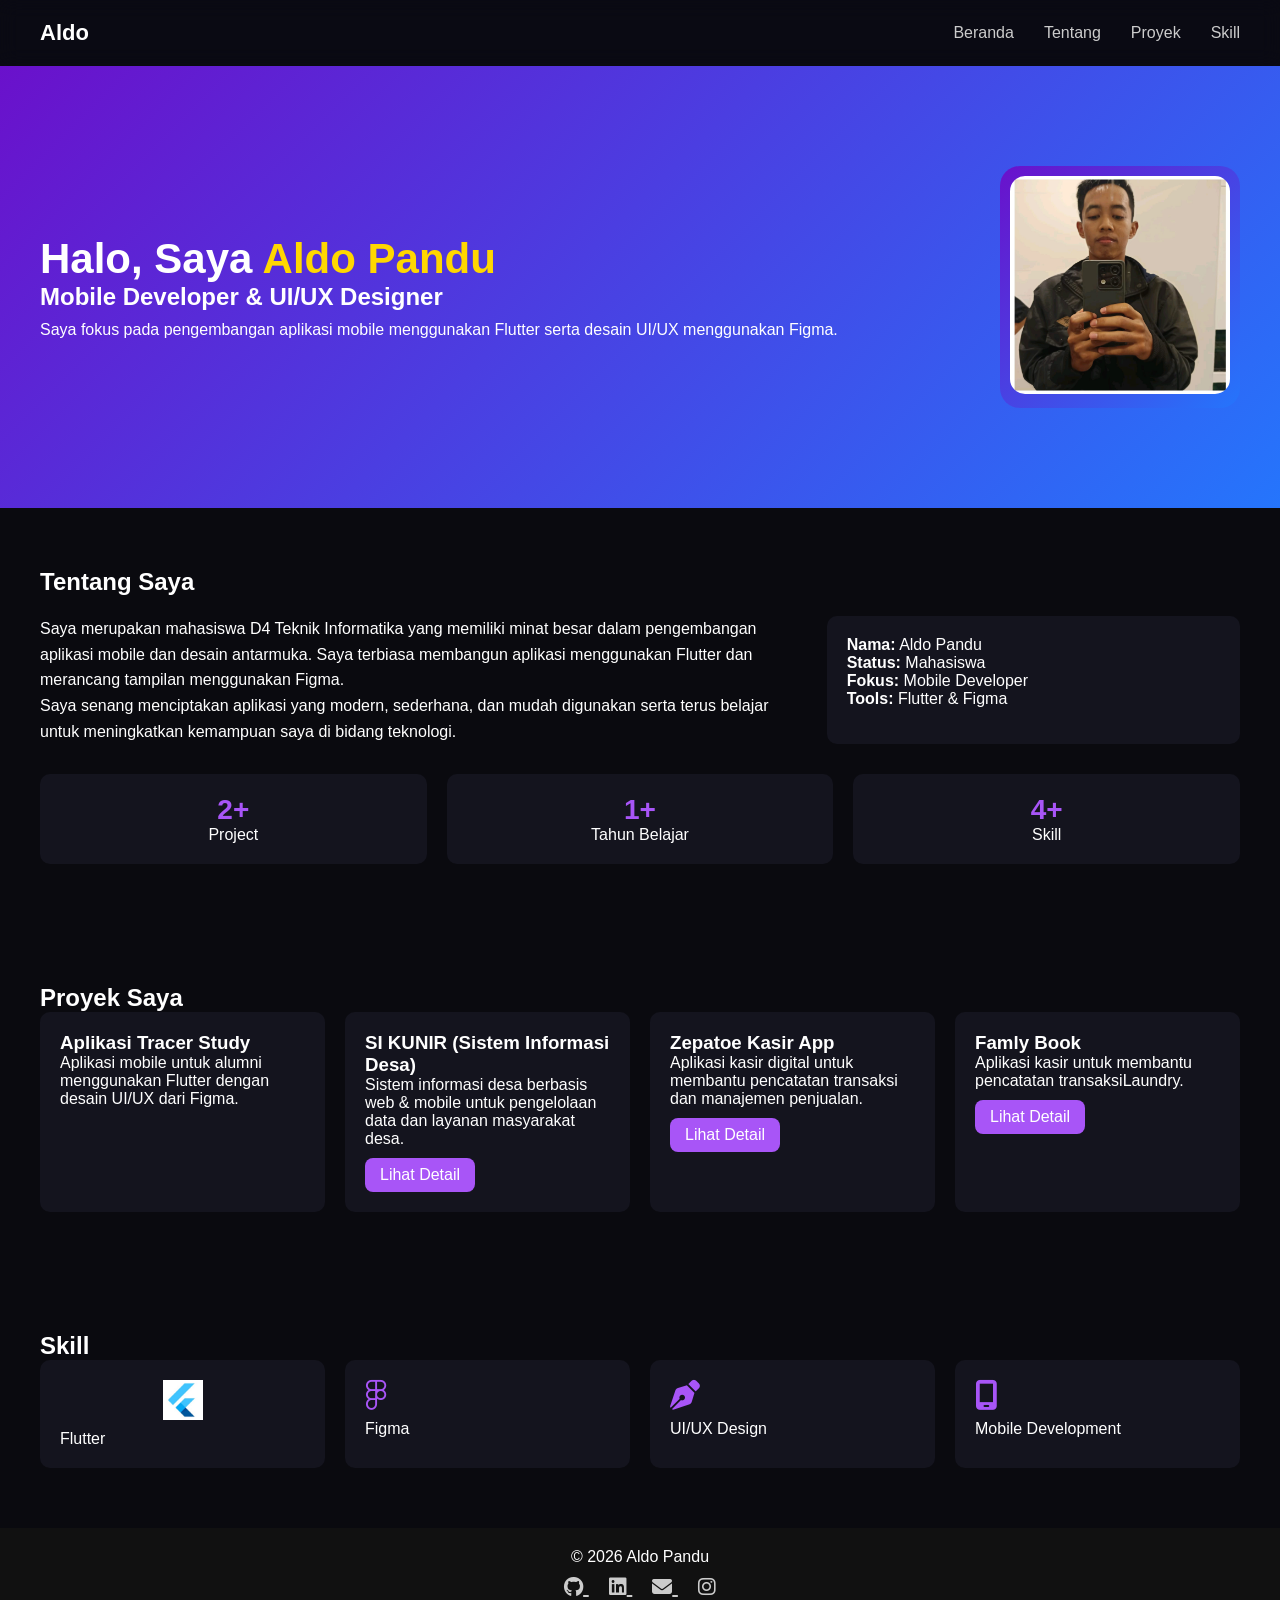
==== index.html @ 297c79bf "upload portofolio awal" ====
<!DOCTYPE html>
<html lang="id">
<head>
  <meta charset="UTF-8">
  <title>Aldo Pandu | Portfolio</title>
  <meta name="viewport" content="width=device-width, initial-scale=1.0">

  <!-- CSS -->
  <link rel="stylesheet" href="style.css">

  <!-- ICON -->
  <link rel="stylesheet" href="https://cdnjs.cloudflare.com/ajax/libs/font-awesome/6.5.0/css/all.min.css">
</head>
<body>

<!-- NAVBAR -->
<nav class="navbar">
  <div class="logo">Aldo</div>

  <ul class="nav-links">
    <li><a href="#home">Beranda</a></li>
    <li><a href="#about">Tentang</a></li>
    <li><a href="#projects">Proyek</a></li>
    <li><a href="#skills">Skill</a></li>
  </ul>
</nav>

<!-- HERO -->
<section id="home" class="hero">
  <div class="hero-container">

    <!-- KIRI -->
    <div class="hero-text">
      <h1>Halo, Saya <span>Aldo Pandu</span></h1>
      <h2>Mobile Developer & UI/UX Designer</h2>
      <p>
        Saya fokus pada pengembangan aplikasi mobile menggunakan Flutter
        serta desain UI/UX menggunakan Figma.
      </p>
    </div>

    <!-- KANAN -->
    <div class="hero-box">
      <img src="img/profile.jpeg" alt="Aldo">
    </div>

  </div>
</section>

<!-- //tentang saya -->

<section id="about">
  <h2>Tentang Saya</h2>

  <div class="about-container">

    <!-- KIRI -->
    <div class="about-text">
      <p>
        Saya merupakan mahasiswa D4 Teknik Informatika yang memiliki minat besar dalam pengembangan aplikasi mobile dan desain antarmuka.
        Saya terbiasa membangun aplikasi menggunakan Flutter dan merancang tampilan menggunakan Figma.
      </p>

      <p>
        Saya senang menciptakan aplikasi yang modern, sederhana, dan mudah digunakan serta terus belajar untuk meningkatkan kemampuan saya di bidang teknologi.
      </p>
    </div>

    <!-- KANAN -->
    <div class="about-info">
      <p><strong>Nama:</strong> Aldo Pandu</p>
      <p><strong>Status:</strong> Mahasiswa</p>
      <p><strong>Fokus:</strong> Mobile Developer</p>
      <p><strong>Tools:</strong> Flutter & Figma</p>
    </div>

  </div>

  <!-- STATS -->
  <div class="about-stats">
    <div class="stat-box">
      <h3>2+</h3>
      <p>Project</p>
    </div>

    <div class="stat-box">
      <h3>1+</h3>
      <p>Tahun Belajar</p>
    </div>

    <div class="stat-box">
      <h3>4+</h3>
      <p>Skill</p>
    </div>
  </div>

</section>

<!-- PROJECT -->
<section id="projects">
  <h2>Proyek Saya</h2>

  <div class="grid">

  <!-- PROJECT 1 -->
  <div class="card">
    <h3>Aplikasi Tracer Study</h3>
    <p>
      Aplikasi mobile untuk alumni menggunakan Flutter dengan desain UI/UX dari Figma.
    </p>
  </div>

  <!-- PROJECT 2 -->
  <div class="card">
    <h3>SI KUNIR (Sistem Informasi Desa)</h3>
    <p>
      Sistem informasi desa berbasis web & mobile untuk pengelolaan data dan layanan masyarakat desa.
    </p>
    <a href="https://pameran-jti.polije.ac.id/product/425/si-kunir-sistem-informasi-desa-kuncir" target="_blank" class="btn">Lihat Detail</a>
  </div>

  <!-- PROJECT 3 -->
  <div class="card">
    <h3>Zepatoe Kasir App</h3>
    <p>
      Aplikasi kasir digital untuk membantu pencatatan transaksi dan manajemen penjualan.
    </p>
    <a href="https://pameran-jti.polije.ac.id/product/235/aplikasi-kasir-zepatoe" target="_blank" class="btn">Lihat Detail</a>
  </div>

  <!-- PROJECT 4 -->
  <div class="card">
    <h3>Famly Book</h3>
    <p>
      Aplikasi kasir untuk membantu pencatatan transaksiLaundry.
    </p>
    <a href="https://pameran-jti.polije.ac.id/x23241_ng/product/131/famly-book" target="_blank" class="btn">Lihat Detail</a>
  </div>

</div>

</section>

<!-- SKILLS -->
<section id="skills">
  <h2>Skill</h2>

  <div class="grid">

    <div class="card">
      <img src="img/logo_flutter.jpeg" class="skill-icon">
      <p>Flutter</p>
    </div>

    <div class="card">
      <i class="fa-brands fa-figma"></i>
      <p>Figma</p>
    </div>

    <div class="card">
      <i class="fa-solid fa-pen-nib"></i>
      <p>UI/UX Design</p>
    </div>

    <div class="card">
      <i class="fa-solid fa-mobile-screen"></i>
      <p>Mobile Development</p>
    </div>

  </div>

</section>

<footer>
  <p>© 2026 Aldo Pandu</p>

  <div class="social-icons">
    <a href="https://github.com/aldo27-bot" target="_blank">
      <i class="fa-brands fa-github"></i>
    </a>

    <a href="https://linkedin.com/in/usernamekamu" target="_blank">
      <i class="fa-brands fa-linkedin"></i>
    </a>

    <a href="mailto:aldopanduws@gmail.com">
      <i class="fa-solid fa-envelope"></i>
    </a>

    <a href="https://instagram.com/aldo.pnd" target="_blank">
      <i class="fa-brands fa-instagram"></i>
    </a>
  </div>
</footer>

<script src="script.js"></script>
</body>
</html>
---- style.css ----
* {
  margin: 0;
  padding: 0;
  box-sizing: border-box;
}

body {
  font-family: Arial;
  background: #0a0a0f;
  color: white;
}

/* NAVBAR */
.navbar {
  display: flex;
  justify-content: space-between;
  align-items: center;
  padding: 20px 40px;
  background: rgba(10,10,20,0.8);
  backdrop-filter: blur(10px);
  position: sticky;
  top: 0;
  z-index: 1000;
}

/* LOGO */
.logo {
  font-size: 22px;
  font-weight: bold;
  color: white;
}

/* MENU */
.nav-links {
  display: flex;
  gap: 30px;
  list-style: none;
}

/* LINK */
.nav-links a {
  text-decoration: none;
  color: #ccc;
  font-size: 16px;
  position: relative;
  transition: 0.3s;
}

/* HOVER EFFECT */
.nav-links a:hover {
  color: white;
}

/* UNDERLINE ANIMATION */
.nav-links a::after {
  content: "";
  position: absolute;
  width: 0%;
  height: 2px;
  background: #a855f7;
  left: 0;
  bottom: -5px;
  transition: 0.3s;
}

.nav-links a:hover::after {
  width: 100%;
}

/* HERO */
.hero {
  padding: 100px 40px;
  background: linear-gradient(135deg, #6a11cb, #2575fc);
}

.hero-container {
  display: flex;
  align-items: center;
  justify-content: space-between;
}

/* TEXT */
.hero-text h1 {
  font-size: 42px;
}

.hero-text span {
  color: #ffd700;
}

.hero-text p {
  margin-top: 10px;
}

/* FOTO BOX */
.hero-box {
  background: linear-gradient(135deg, #6a11cb, #2575fc);
  padding: 10px;
  border-radius: 20px;
}

.hero-box img {
  width: 220px;
  border-radius: 15px;
}

/* SECTION */
section {
  padding: 60px 40px;
}

.box {
  background: #14141e;
  padding: 20px;
  border-radius: 10px;
}

/* GRID */
.grid {
  display: grid;
  grid-template-columns: repeat(auto-fit, minmax(220px, 1fr));
  gap: 20px;
}

/* CARD */
.card {
  background: #14141e;
  padding: 20px;
  border-radius: 10px;
  transition: 0.3s;
}

.card:hover {
  transform: translateY(-5px);
}

/* ICON */
.card i {
  font-size: 30px;
  color: #a855f7;
  margin-bottom: 10px;
}

/* FOOTER */
footer {
  text-align: center;
  padding: 20px;
}

/* RESPONSIVE */
@media (max-width: 768px) {
  .hero-container {
    flex-direction: column;
    text-align: center;
  }

  .hero-box img {
    width: 180px;
  }
}

/* LOGO */
.logo {
  font-size: 22px;
  font-weight: bold;
  color: white;
}

.skill-icon {
  width: 40px;
  height: 40px;
  margin-bottom: 10px;
  display: block;
  margin-left: auto;
  margin-right: auto;
}

.card:hover .skill-icon {
  transform: scale(1.1);
  transition: 0.3s;
}

/* ABOUT */
.about-container {
  display: flex;
  gap: 40px;
  margin-top: 20px;
}

.about-text {
  flex: 2;
  line-height: 1.6;
}

.about-info {
  flex: 1;
  background: #14141e;
  padding: 20px;
  border-radius: 10px;
}

/* STATS */
.about-stats {
  display: flex;
  gap: 20px;
  margin-top: 30px;
}

.stat-box {
  flex: 1;
  background: #14141e;
  padding: 20px;
  text-align: center;
  border-radius: 10px;
}

.stat-box h3 {
  color: #a855f7;
  font-size: 28px;
}

/* RESPONSIVE */
@media (max-width: 768px) {
  .about-container {
    flex-direction: column;
  }

  .about-stats {
    flex-direction: column;
  }
}

.btn {
  display: inline-block;
  margin-top: 10px;
  padding: 8px 15px;
  background: #a855f7;
  color: white;
  text-decoration: none;
  border-radius: 8px;
  transition: 0.3s;
}

.btn:hover {
  background: #9333ea;
}

footer {
  text-align: center;
  padding: 20px;
  background: #111;
}

/* ICON SOSIAL */
.social-icons {
  margin-top: 10px;
}

.social-icons a {
  margin: 0 10px;
  color: #ccc;
  font-size: 20px;
  transition: 0.3s;
}

.social-icons a:hover {
  color: #a855f7;
  transform: scale(1.2);
}
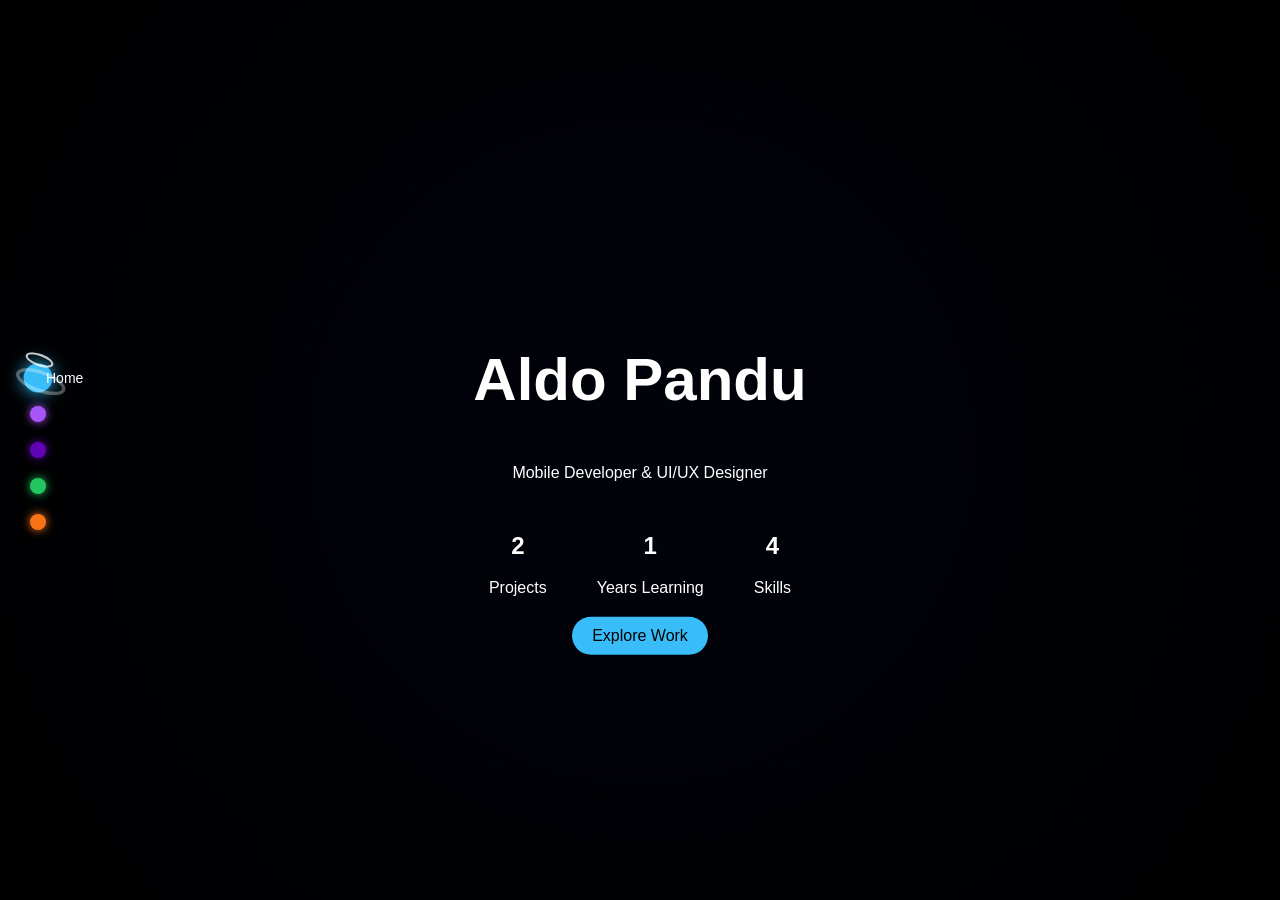
==== commit 9e597b62: "fix path asset ke root" ====
--- a/index.html
+++ b/index.html
@@ -2,197 +2,59 @@
 <html lang="id">
 <head>
   <meta charset="UTF-8">
-  <title>Aldo Pandu | Portfolio</title>
-  <meta name="viewport" content="width=device-width, initial-scale=1.0">
+  <title>Aldo Pandu</title>
 
   <!-- CSS -->
-  <link rel="stylesheet" href="style.css">
+  <link rel="stylesheet" href="/css/style.css">
+  <link rel="stylesheet" href="/css/index.css">
+</head>
 
-  <!-- ICON -->
-  <link rel="stylesheet" href="https://cdnjs.cloudflare.com/ajax/libs/font-awesome/6.5.0/css/all.min.css">
-</head>
 <body>
 
-<!-- NAVBAR -->
-<nav class="navbar">
-  <div class="logo">Aldo</div>
-
-  <ul class="nav-links">
-    <li><a href="#home">Beranda</a></li>
-    <li><a href="#about">Tentang</a></li>
-    <li><a href="#projects">Proyek</a></li>
-    <li><a href="#skills">Skill</a></li>
-  </ul>
-</nav>
+<!-- NAVBAR (DARI COMPONENT) -->
+<div id="navbar"></div>
 
 <!-- HERO -->
-<section id="home" class="hero">
-  <div class="hero-container">
+<section class="hero">
 
-    <!-- KIRI -->
-    <div class="hero-text">
-      <h1>Halo, Saya <span>Aldo Pandu</span></h1>
-      <h2>Mobile Developer & UI/UX Designer</h2>
-      <p>
-        Saya fokus pada pengembangan aplikasi mobile menggunakan Flutter
-        serta desain UI/UX menggunakan Figma.
-      </p>
-    </div>
+  <!-- VIDEO BACKGROUND -->
+  <video autoplay muted loop class="bg-video">
+    <source src="/video/earth.mp4" type="video/mp4">
+  </video>
 
-    <!-- KANAN -->
-    <div class="hero-box">
-      <img src="img/profile.jpeg" alt="Aldo">
-    </div>
+  <!-- OVERLAY -->
+  <div class="overlay"></div>
 
-  </div>
-</section>
+  <!-- CONTENT -->
+  <div class="hero-content">
+    <h1>Aldo Pandu</h1>
+    <p>Mobile Developer & UI/UX Designer</p>
 
-<!-- //tentang saya -->
-
-<section id="about">
-  <h2>Tentang Saya</h2>
-
-  <div class="about-container">
-
-    <!-- KIRI -->
-    <div class="about-text">
-      <p>
-        Saya merupakan mahasiswa D4 Teknik Informatika yang memiliki minat besar dalam pengembangan aplikasi mobile dan desain antarmuka.
-        Saya terbiasa membangun aplikasi menggunakan Flutter dan merancang tampilan menggunakan Figma.
-      </p>
-
-      <p>
-        Saya senang menciptakan aplikasi yang modern, sederhana, dan mudah digunakan serta terus belajar untuk meningkatkan kemampuan saya di bidang teknologi.
-      </p>
-    </div>
-
-    <!-- KANAN -->
-    <div class="about-info">
-      <p><strong>Nama:</strong> Aldo Pandu</p>
-      <p><strong>Status:</strong> Mahasiswa</p>
-      <p><strong>Fokus:</strong> Mobile Developer</p>
-      <p><strong>Tools:</strong> Flutter & Figma</p>
-    </div>
-
+    <div class="stats">
+  <div>
+    <h2 class="count" data-target="2">0</h2>
+    <span>Projects</span>
   </div>
 
-  <!-- STATS -->
-  <div class="about-stats">
-    <div class="stat-box">
-      <h3>2+</h3>
-      <p>Project</p>
-    </div>
+  <div>
+    <h2 class="count" data-target="1">0</h2>
+    <span>Years Learning</span>
+  </div>
 
-    <div class="stat-box">
-      <h3>1+</h3>
-      <p>Tahun Belajar</p>
-    </div>
+  <div>
+    <h2 class="count" data-target="4">0</h2>
+    <span>Skills</span>
+  </div>
 
-    <div class="stat-box">
-      <h3>4+</h3>
-      <p>Skill</p>
-    </div>
+</div>
+
+    <a href="/html/project.html" class="btn">Explore Work</a>
   </div>
 
 </section>
 
-<!-- PROJECT -->
-<section id="projects">
-  <h2>Proyek Saya</h2>
+<!-- JS INCLUDE NAVBAR -->
+<script src="/js/include.js"></script>
 
-  <div class="grid">
-
-  <!-- PROJECT 1 -->
-  <div class="card">
-    <h3>Aplikasi Tracer Study</h3>
-    <p>
-      Aplikasi mobile untuk alumni menggunakan Flutter dengan desain UI/UX dari Figma.
-    </p>
-  </div>
-
-  <!-- PROJECT 2 -->
-  <div class="card">
-    <h3>SI KUNIR (Sistem Informasi Desa)</h3>
-    <p>
-      Sistem informasi desa berbasis web & mobile untuk pengelolaan data dan layanan masyarakat desa.
-    </p>
-    <a href="https://pameran-jti.polije.ac.id/product/425/si-kunir-sistem-informasi-desa-kuncir" target="_blank" class="btn">Lihat Detail</a>
-  </div>
-
-  <!-- PROJECT 3 -->
-  <div class="card">
-    <h3>Zepatoe Kasir App</h3>
-    <p>
-      Aplikasi kasir digital untuk membantu pencatatan transaksi dan manajemen penjualan.
-    </p>
-    <a href="https://pameran-jti.polije.ac.id/product/235/aplikasi-kasir-zepatoe" target="_blank" class="btn">Lihat Detail</a>
-  </div>
-
-  <!-- PROJECT 4 -->
-  <div class="card">
-    <h3>Famly Book</h3>
-    <p>
-      Aplikasi kasir untuk membantu pencatatan transaksiLaundry.
-    </p>
-    <a href="https://pameran-jti.polije.ac.id/x23241_ng/product/131/famly-book" target="_blank" class="btn">Lihat Detail</a>
-  </div>
-
-</div>
-
-</section>
-
-<!-- SKILLS -->
-<section id="skills">
-  <h2>Skill</h2>
-
-  <div class="grid">
-
-    <div class="card">
-      <img src="img/logo_flutter.jpeg" class="skill-icon">
-      <p>Flutter</p>
-    </div>
-
-    <div class="card">
-      <i class="fa-brands fa-figma"></i>
-      <p>Figma</p>
-    </div>
-
-    <div class="card">
-      <i class="fa-solid fa-pen-nib"></i>
-      <p>UI/UX Design</p>
-    </div>
-
-    <div class="card">
-      <i class="fa-solid fa-mobile-screen"></i>
-      <p>Mobile Development</p>
-    </div>
-
-  </div>
-
-</section>
-
-<footer>
-  <p>© 2026 Aldo Pandu</p>
-
-  <div class="social-icons">
-    <a href="https://github.com/aldo27-bot" target="_blank">
-      <i class="fa-brands fa-github"></i>
-    </a>
-
-    <a href="https://linkedin.com/in/usernamekamu" target="_blank">
-      <i class="fa-brands fa-linkedin"></i>
-    </a>
-
-    <a href="mailto:aldopanduws@gmail.com">
-      <i class="fa-solid fa-envelope"></i>
-    </a>
-
-    <a href="https://instagram.com/aldo.pnd" target="_blank">
-      <i class="fa-brands fa-instagram"></i>
-    </a>
-  </div>
-</footer>
-
-<script src="script.js"></script>
 </body>
 </html>
--- a/css/style.css
+++ b/css/style.css
@@ -0,0 +1,145 @@
+/* RESET */
+body {
+  margin: 0;
+  padding: 0;
+  background: #020617;
+  color: white;
+  font-family: Arial, sans-serif;
+  overflow-x: hidden;
+  transition: opacity 0.4s ease;
+}
+
+body.fade-out {
+  opacity: 0;
+}
+
+/* BUTTON */
+.btn {
+  display: inline-block;
+  margin-top: 20px;
+  padding: 10px 20px;
+  background: #38bdf8;
+  color: black;
+  border-radius: 20px;
+  text-decoration: none;
+}
+
+/* GRID GLOBAL */
+.grid {
+  display: grid;
+  gap: 25px;
+}
+
+/* CARD GLOBAL */
+.card {
+  background: rgba(255,255,255,0.05);
+  padding: 20px;
+  border-radius: 15px;
+  transition: 0.3s;
+}
+
+.card:hover {
+  transform: translateY(-8px);
+}
+
+/* TEXT FIX (PENTING BANGET) */
+h1, h2, h3, p {
+  color: white;
+}
+
+/* ========================= */
+/* 🌌 SIDE NAV PLANET STYLE */
+/* ========================= */
+
+.side-nav {
+  position: fixed;
+  left: 30px;
+  top: 50%;
+  transform: translateY(-50%);
+  z-index: 999;
+}
+
+/* ITEM */
+.nav-item {
+  display: flex;
+  align-items: center;
+  margin: 20px 0;
+  text-decoration: none;
+}
+
+/* PLANET */
+.planet {
+  width: 16px;
+  height: 16px;
+  border-radius: 50%;
+  margin-right: 10px;
+  transition: 0.3s;
+}
+
+/* WARNA PLANET */
+.planet-home {
+  background: #38bdf8;
+  box-shadow: 0 0 10px #38bdf8;
+}
+
+.planet-about {
+  background: #a855f7;
+  box-shadow: 0 0 10px #a855f7;
+}
+
+.planet-certificates {
+  background: #6005b5;
+  box-shadow: 0 0 10px #6005b5;
+}
+
+.planet-project {
+  background: #22c55e;
+  box-shadow: 0 0 10px #22c55e;
+}
+
+.planet-contact {
+  background: #f97316;
+  box-shadow: 0 0 10px #f97316;
+}
+
+/* TEXT */
+.nav-item span {
+  color: #ccc;
+  font-size: 14px;
+  opacity: 0;
+  transform: translateX(-10px);
+  transition: 0.3s;
+}
+
+/* HOVER */
+.nav-item:hover .planet {
+  transform: scale(1.8);
+}
+
+.nav-item:hover span {
+  opacity: 1;
+  transform: translateX(0);
+  color: white;
+}
+
+/* ACTIVE */
+.nav-item.active .planet {
+  transform: scale(1.8);
+}
+
+.nav-item.active span {
+  opacity: 1;
+  color: white;
+}
+
+.planet::after {
+  content: "";
+  position: absolute;
+  width: 25px;
+  height: 8px;
+  border: 2px solid rgba(255,255,255,0.3);
+  border-radius: 50%;
+  top: 4px;
+  left: -5px;
+  transform: rotate(20deg);
+}
--- a/css/index.css
+++ b/css/index.css
@@ -0,0 +1,68 @@
+/* HERO */
+.hero {
+  height: 100vh;
+  position: relative;
+  overflow: hidden;
+}
+
+/* VIDEO */
+.bg-video {
+  position: absolute;
+  top: 50%;
+  left: 50%;
+  width: 100%;
+  height: 100%;
+  object-fit: cover;
+  transform: translate(-50%, -50%);
+}
+
+/* OVERLAY */
+.overlay {
+  position: absolute;
+  width: 100%;
+  height: 100%;
+  background: rgba(0,0,0,0.5);
+}
+
+/* CONTENT */
+.hero-content {
+  position: relative;
+  z-index: 2;
+  text-align: center;
+  top: 50%;
+  transform: translateY(-50%);
+  color: white; /* FIX penting */
+}
+
+/* TEXT */
+.hero h1 {
+  font-size: 60px;
+}
+
+/* STATS */
+.stats {
+  display: flex;
+  justify-content: center;
+  gap: 50px;
+  margin-top: 30px;
+}
+
+/* ========================= */
+/* 🌌 BACKGROUND SPACE */
+/* ========================= */
+
+body {
+  background: radial-gradient(circle at center, #020617, #000);
+}
+
+/* BINTANG */
+body::after {
+  content: "";
+  position: fixed;
+  width: 100%;
+  height: 100%;
+  background: url('https://www.transparenttextures.com/patterns/stardust.png');
+  opacity: 0.2;
+  z-index: -1;
+  pointer-events: none;
+}
